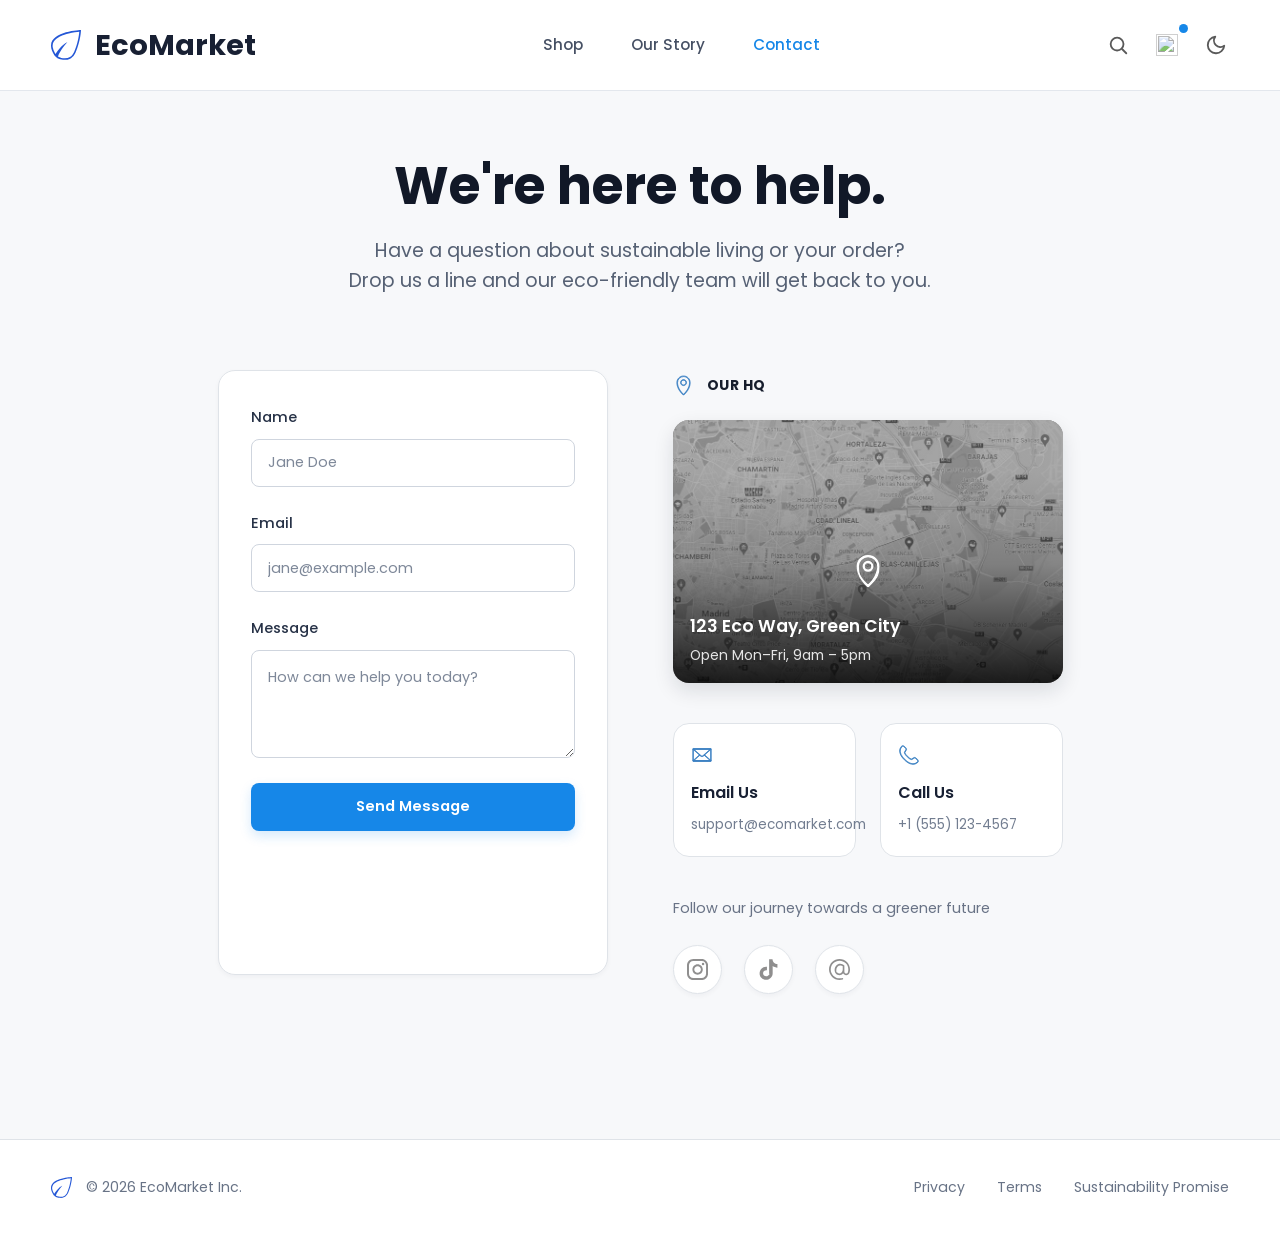
==== views/contacto.html @ ce1301c4 "feat(contact): crear pagina contact completa" ====
<!DOCTYPE html>
<html lang="en">

<head>

    <meta charset="UTF-8">

    <meta
        name="viewport"
        content="width=device-width, initial-scale=1.0"
    >

    <meta
        name="description"
        content="Contact EcoMarket for questions about sustainable products, orders and eco-friendly living."
    >

    <title>Contact | EcoMarket</title>

    <link rel="stylesheet" href="../css/main.css">
    <link rel="stylesheet" href="../css/layout.css">
    <link rel="stylesheet" href="../css/components.css">
    <link rel="stylesheet" href="../css/animations.css">

</head>

<body>

    <!-- ==========================
    CONTACT HEADER
    =========================== -->

    <header class="contact-header">

        <div class="container contact-header-content">

            <!-- LOGO -->

            <a
                href="../index.html"
                class="contact-logo"
                aria-label="Go to EcoMarket home page"
            >

                <img
                    src="../img/icons/logo-blue-borde.svg"
                    alt="EcoMarket logo"
                >

                <span>EcoMarket</span>

            </a>

            <!-- NAVIGATION -->

            <nav
                class="contact-navbar"
                aria-label="Main navigation"
            >

                <ul>

                    <li>

                        <a href="productos.html">
                            Shop
                        </a>

                    </li>

                    <li>

                        <a href="sobre-nosotros.html">
                            Our Story
                        </a>

                    </li>

                    <li>

                        <a
                            href="contacto.html"
                            class="contact-active"
                        >
                            Contact
                        </a>

                    </li>

                </ul>

            </nav>

            <!-- HEADER ICONS -->

            <div class="contact-header-icons">

                <a
                    href="#"
                    class="contact-icon-button"
                    aria-label="Search"
                >

                    <img
                        src="../img/icons/search.svg"
                        alt=""
                    >

                </a>

                <a
                    href="#"
                    class="contact-icon-button contact-cart"
                    aria-label="Shopping cart"
                >

                    <img
                        src="../img/icons/bag.svg"
                        alt=""
                    >

                    <span>2</span>

                </a>

                <button
                    class="contact-icon-button"
                    type="button"
                    aria-label="Dark mode"
                >

                    <img
                        src="../img/icons/moon.svg"
                        alt=""
                    >

                </button>

            </div>

        </div>

    </header>


    <!-- ==========================
    MAIN
    =========================== -->

    <main class="contact-main">

        <div class="container">

            <!-- ==========================
            CONTACT INTRODUCTION
            =========================== -->

            <section class="contact-intro">

                <h1>
                    We're here to help.
                </h1>

                <p>
                    Have a question about sustainable living or your order?
                    <br>
                    Drop us a line and our eco-friendly team will get back to you.
                </p>

            </section>


            <!-- ==========================
            CONTACT CONTENT
            =========================== -->

            <section class="contact-content">

                <!-- ==========================
                CONTACT FORM
                =========================== -->

                <div class="contact-form-card">

                    <form
                        class="contact-form"
                        action="#"
                        method="post"
                    >

                        <!-- NAME -->

                        <div class="contact-form-group">

                            <label for="contact-name">
                                Name
                            </label>

                            <input
                                type="text"
                                id="contact-name"
                                name="name"
                                placeholder="Jane Doe"
                                minlength="3"
                                required
                            >

                            <span class="validation-message">
                                Please enter at least 3 characters.
                            </span>

                        </div>


                        <!-- EMAIL -->

                        <div class="contact-form-group">

                            <label for="contact-email">
                                Email
                            </label>

                            <input
                                type="email"
                                id="contact-email"
                                name="email"
                                placeholder="jane@example.com"
                                required
                            >

                            <span class="validation-message">
                                Please enter a valid email address.
                            </span>

                        </div>


                        <!-- MESSAGE -->

                        <div class="contact-form-group">

                            <label for="contact-message">
                                Message
                            </label>

                            <textarea
                                id="contact-message"
                                name="message"
                                placeholder="How can we help you today?"
                                minlength="10"
                                required
                            ></textarea>

                            <span class="validation-message">
                                Please enter a message of at least 10 characters.
                            </span>

                        </div>


                        <!-- SUBMIT BUTTON -->

                        <button
                            class="contact-submit-button"
                            type="submit"
                        >

                            Send Message

                        </button>

                    </form>

                </div>


                <!-- ==========================
                CONTACT INFORMATION
                =========================== -->

                <div class="contact-information">

                    <!-- HEADQUARTERS TITLE -->

                    <div class="contact-location-title">

                        <img
                            src="../img/icons/location.svg"
                            alt=""
                        >

                        <h2>
                            Our HQ
                        </h2>

                    </div>


                    <!-- MAP -->

                    <div class="contact-map">

                        <img
                            src="../img/hero/map.jpg"
                            alt="EcoMarket headquarters location"
                        >

                        <div class="contact-map-overlay">

                            <img
                                src="../img/icons/location-white.svg"
                                alt=""
                            >

                            <div>

                                <h3>
                                    123 Eco Way, Green City
                                </h3>

                                <p>
                                    Open Mon–Fri, 9am – 5pm
                                </p>

                            </div>

                        </div>

                    </div>


                    <!-- CONTACT CARDS -->

                    <div class="contact-cards">

                        <!-- EMAIL CARD -->

                        <article class="contact-info-card">

                            <img
                                src="../img/icons/email.svg"
                                alt=""
                            >

                            <h3>
                                Email Us
                            </h3>

                            <a href="mailto:support@ecomarket.com">

                                support@ecomarket.com

                            </a>

                        </article>


                        <!-- PHONE CARD -->

                        <article class="contact-info-card">

                            <img
                                src="../img/icons/phone.svg"
                                alt=""
                            >

                            <h3>
                                Call Us
                            </h3>

                            <a href="tel:+15551234567">

                                +1 (555) 123-4567

                            </a>

                        </article>

                    </div>


                    <!-- ==========================
                    SOCIAL MEDIA
                    =========================== -->

                    <div class="contact-social">

                        <p>
                            Follow our journey towards a greener future
                        </p>

                        <div class="contact-social-links">

                            <a
                                href="#"
                                aria-label="Follow EcoMarket on Instagram"
                            >

                                <img
                                    src="../img/icons/instagram.svg"
                                    alt=""
                                >

                            </a>

                            <a
                                href="#"
                                aria-label="Follow EcoMarket on TikTok"
                            >

                                <img
                                    src="../img/icons/tiktok.svg"
                                    alt=""
                                >

                            </a>

                            <a
                                href="#"
                                aria-label="Contact EcoMarket on social media"
                            >

                                <img
                                    src="../img/icons/at.svg"
                                    alt=""
                                >

                            </a>

                        </div>

                    </div>

                </div>

            </section>

        </div>

    </main>


    <!-- ==========================
    CONTACT FOOTER
    =========================== -->

    <footer class="contact-footer">

        <div class="container contact-footer-content">

            <div class="contact-footer-brand">

                <img
                    src="../img/icons/logo-blue-borde.svg"
                    alt="EcoMarket logo"
                >

                <p>
                    © 2026 EcoMarket Inc.
                </p>

            </div>


            <nav
                class="contact-footer-links"
                aria-label="Legal navigation"
            >

                <a href="#">
                    Privacy
                </a>

                <a href="#">
                    Terms
                </a>

                <a href="#">
                    Sustainability Promise
                </a>

            </nav>

        </div>

    </footer>

</body>

</html>
---- css/main.css ----
/* ==========================
GOOGLE FONTS
========================== */

@import url('https://fonts.googleapis.com/css2?family=Poppins:wght@300;400;500;600;700&display=swap');

/* ==========================
VARIABLES
========================== */

:root{

    --primary-color:#34c97a;
    --secondary-color:#34c97a;

    --background-color:#F8F7F2;

    --white:#FFFFFF;
    --black:#1F1F1F;

    --gray:#666666;
    --light-gray:#EAEAEA;

    --container-width:1280px;

}

/* ==========================
RESET
========================== */

*{

    margin:0;
    padding:0;
    box-sizing:border-box;

}

/* ==========================
GLOBAL
========================== */

html{

    scroll-behavior:smooth;

}

body{

    font-family:'Poppins', sans-serif;

    background:var(--background-color);

    color:var(--black);

    line-height:1.6;

}

img{

    display:block;

    max-width:100%;

}

a{

    text-decoration:none;

    color:inherit;

}

ul{

    list-style:none;

}

button{

    font-family:inherit;

}

/* ==========================
CONTAINER
========================== */

.container{

    width:92%;

    max-width:var(--container-width);

    margin:auto;

}
---- css/layout.css ----
/* ==========================
HEADER
========================== */

.header{

    position: sticky;

    top: 0;

    z-index: 1000;

    background: var(--white);

    box-shadow: 0 2px 12px rgba(0,0,0,.05);

}

.header .container{

    height: 90px;

    display: grid;

    grid-template-columns: auto 1fr auto;

    align-items: center;

    gap: 40px;

}

/* ==========================
LOGO
========================== */

.logo{

    display: flex;

    align-items: center;

    gap: 14px;

}

.logo img{

    width: 30px;

}

.logo h1{

    font-size: 1.8rem;

    font-weight: 700;

    color: var(--black);

}

/* ==========================
NAVBAR
========================== */

.navbar{

    flex: 1;

    display: flex;

    justify-content: center;

}

.navbar ul{

    display: flex;

    align-items: center;

    gap: 48px;

}

.navbar a{

    font-size: .95rem;

    font-weight: 500;

    color: var(--black);

    transition: .3s;

}

.navbar a:hover{

    color: var(--primary-color);

}

.navbar .active{

    color: var(--primary-color);

}

/* ==========================
HEADER ICONS
========================== */

.header-icons{

    display: flex;

    align-items: center;

    gap: 24px;

}

.header-icons img{

    width: 24px;

    cursor: pointer;

    transition: .3s;

}

.header-icons img:hover{

    transform: scale(1.08);

}

/* ==========================
SHOPPING BAG
========================== */

.cart{

    position: relative;

}

.cart span{

    position: absolute;

    top: -6px;

    right: -8px;

    width: 18px;

    height: 18px;

    border-radius: 50%;

    background: var(--primary-color);

    color: var(--white);

    font-size: .65rem;

    display: flex;

    justify-content: center;

    align-items: center;

    font-weight: 600;

}

/* ==========================
HERO
========================== */

.hero{

    min-height: 92vh;

    display: flex;

    align-items: center;

    background-image:
        linear-gradient(rgba(0,0,0,.45), rgba(0,0,0,.45)),
        url("../img/hero/hero.jpg");

    background-size: cover;

    background-position: center;

    background-repeat: no-repeat;

}

.hero-content{

    width: 90%;

    max-width: 1200px;

    margin: auto;

    color: var(--white);

}

.hero-tag{

    display: inline-block;

    padding: 10px 22px;

    border-radius: 40px;

    background: rgba(255,255,255,.15);

    backdrop-filter: blur(6px);

    margin-bottom: 25px;

}

.hero h2{

    font-size: 5rem;

    line-height: 1.1;

    margin-bottom: 25px;

}

.hero h2 em{

    font-style: italic;

}

.hero p{

    width: 620px;

    max-width: 100%;

    line-height: 1.8;

    margin-bottom: 40px;

}

.hero-buttons{

    display: flex;

    gap: 20px;

}

/* ==========================
CATEGORIES
========================== */

.categories{

    text-align: center;

}

/* ==========================
FEATURED
========================== */

.featured{

    background: var(--background-color);

}

.featured-header{

    display: flex;

    justify-content: space-between;

    align-items: end;

    margin-bottom: 60px;

}

.products-grid{

    display: grid;

    grid-template-columns: repeat(3,1fr);

    gap: 35px;

}

/* ==========================
NEWSLETTER
========================== */

.newsletter{

    position: relative;

    padding: 110px 0;

    overflow: hidden;

    background: linear-gradient(
        135deg,
        rgba(255, 255, 255, 0.92),
        rgba(255, 255, 255, 0.92)
    );

    color: var(--white);

}

.newsletter::before{

    content: "";

    position: absolute;

    inset: 0;

    background: linear-gradient(
        rgb(255,255,255,0),
        rgba(255,255,255,0)
    );

    pointer-events: none;

}

.newsletter-content{

    position: relative;

    z-index: 2;

    display: flex;

    justify-content: space-between;

    align-items: center;

    gap: 90px;

    padding: 65px 70px;

    border-radius: 40px;

    background: rgb(46, 204, 113);

    border: 1px solid rgba(255,255,255,.08);

    backdrop-filter: blur(12px);

    -webkit-backdrop-filter: blur(12px);

}

.newsletter-text{

    flex: 1;

    max-width: 560px;

}

.newsletter-text h2{

    font-size: 3.2rem;

    font-weight: 700;

    line-height: 1.15;

    margin-bottom: 28px;

}

.newsletter-text p{

    font-size: 1.05rem;

    line-height: 1.9;

    color: rgba(255,255,255,.92);

    margin-bottom: 35px;

}

.newsletter-form{

    display: flex;

    align-items: center;

    gap: 18px;

    margin-bottom: 15px;

}

.newsletter-form input{

    flex: 1;

    height: 60px;

    padding: 0 28px;

    border: none;

    outline: none;

    border-radius: 50px;

    background: var(--white);

    font-size: 1rem;

    box-shadow: 0 8px 25px rgba(0,0,0,.08);

}

.newsletter-form input::placeholder{

    color: #999;

}

.newsletter-btn{

    height: 60px;

    padding: 0 34px;

    border: none;

    border-radius: 50px;

    background: var(--white);

    color: var(--primary-color);

    font-weight: 600;

    transition: .3s;

}

.newsletter-btn:hover{

    background: #f3f3f3;

    transform: translateY(-2px);

}

.newsletter-text small{

    display: block;

    margin-top: 8px;

    color: rgba(255,255,255,.75);

    font-size: .9rem;

}

.newsletter-image{

    flex: 1;

    display: flex;

    justify-content: flex-end;

    align-items: flex-end;

}

.newsletter-image img{

    width: 480px;

    max-width: 100%;

    display: block;

    opacity: .4;

    filter: brightness(1.05);

    border-radius: 30px;

}

/* ==========================
FOOTER
========================== */

.footer{

    background:#f9ffda;

    color:var(--black);

    padding:90px 0 0;

}

.footer-content{

    display:grid;

    grid-template-columns:2fr 1fr 1fr 1fr;

    gap:70px;

    padding-bottom:70px;

}

.footer-logo{

    display: flex;

    align-items: center;

    gap: 12px;

    margin-bottom: 20px;

}

.footer-logo img{

    width: 40px;

    height: 40px;

}

.footer-logo h2{

    margin: 0;

}

.footer-brand p{

    color:#444444;

    line-height:1.8;

    max-width:320px;

}

.footer-column h3{

    margin-bottom:25px;

    font-size:1.1rem;

}

.footer-column ul{

    display:flex;

    flex-direction:column;

    gap:18px;

}

.footer-column a{

    color:#444444;

    transition:.3s;

}

.footer-column a:hover{

    color:var(--white);

}

.footer-bottom{

    border-top:1px solid rgba(250, 255, 179, 0.08);

    padding:28px 0;

    display:flex;

    justify-content:space-between;

    align-items:center;

}

.footer-bottom p{

    color:#444444;

}

.footer-social{

    display:flex;

    gap:30px;

}

.footer-social a{

    color:#444444;

    transition:.3s;

}

.footer-social a:hover{

    color:var(--white);

}

/* ==========================
RESPONSIVE
========================== */

@media (max-width: 992px){

    .hero h2{

        font-size: 3.8rem;

    }

    .products-grid{

        grid-template-columns: repeat(2,1fr);

    }

    .newsletter-content{

        flex-direction: column;

        text-align: center;

    }

    .newsletter-form{

        justify-content: center;

    }

    .footer-content{

        grid-template-columns: 1fr;

        text-align: center;

    }

}

@media (max-width:768px){

    .navbar{

        display:none;

    }

    .hero h2{

        font-size:3rem;

    }

    .hero-buttons{

        flex-direction:column;

    }

    .products-grid{

        grid-template-columns:1fr;

    }

    .featured-header{

        flex-direction:column;

        gap:20px;

        align-items:flex-start;

    }

    .newsletter-form{

        flex-direction:column;

    }

}

.categories .container{

    display: flex;

    justify-content: flex-start;

}

/* ==================================================
STORE PAGE
================================================== */


/* ==========================
STORE HEADER
========================== */

.store-header{

    position: sticky;

    top: 0;

    z-index: 1000;

    width: 100%;

    background: var(--white);

    box-shadow: 0 2px 12px rgba(0,0,0,.05);

}


/* ==========================
STORE HEADER CONTENT
========================== */

.store-header-content{

    height: 90px;

    display: grid;

    grid-template-columns: auto 1fr auto;

    align-items: center;

    gap: 40px;

}


/* ==========================
STORE LOGO
========================== */

.store-logo{

    display: flex;

    align-items: center;

    gap: 14px;

}

.store-logo img{

    width: 30px;

    height: 30px;

    object-fit: contain;

}

.store-logo span{

    margin: 0;

    color: var(--black);

    font-family: 'Poppins', sans-serif;

    font-size: 1.8rem;

    font-weight: 700;

    line-height: 1;

}


/* ==========================
STORE NAVIGATION
========================== */

.store-navbar{

    display: flex;

    justify-content: center;

    align-items: center;

}

.store-navbar ul{

    display: flex;

    justify-content: center;

    align-items: center;

    gap: 48px;

}

.store-navbar a{

    position: relative;

    color: var(--black);

    font-size: .95rem;

    font-weight: 500;

    transition: .3s;

}

.store-navbar a:hover{

    color: #2457d6;

}

.store-navbar .store-active{

    color: #2457d6;

    font-weight: 500;

}


/* ==========================
STORE HEADER ICONS
========================== */

.store-header-icons{

    display: flex;

    justify-content: flex-end;

    align-items: center;

    gap: 24px;

}

.store-icon-button{

    position: relative;

    width: 24px;

    height: 24px;

    padding: 0;

    border: none;

    background: transparent;

    display: flex;

    justify-content: center;

    align-items: center;

    cursor: pointer;

}

.store-icon-button img{

    width: 24px;

    height: 24px;

    object-fit: contain;

    opacity: 1;

    transition: .3s;

}

.store-icon-button:hover img{

    transform: scale(1.08);

}


/* ==========================
STORE SHOPPING BAG
========================== */

.store-cart{

    position: relative;

}

.store-cart span{

    position: absolute;

    top: -8px;

    right: -9px;

    width: 18px;

    height: 18px;

    border-radius: 50%;

    background: #2457d6;

    color: var(--white);

    display: flex;

    justify-content: center;

    align-items: center;

    font-size: .65rem;

    font-weight: 600;

}


/* ==========================
STORE MAIN
========================== */

.store-main{

    min-height: 100vh;

    padding: 40px 0 95px;

    background: #f7f8fa;

}

.store-layout{

    display: grid;

    grid-template-columns: 255px minmax(0, 1fr);

    align-items: start;

    gap: 34px;

}


/* ==========================
STORE SIDEBAR
========================== */

.store-sidebar{

    position: sticky;

    top: 105px;

    display: flex;

    flex-direction: column;

    gap: 30px;

}

.filter-card{

    padding: 27px 25px;

    background: var(--white);

    border: 1px solid #e9ebef;

    border-radius: 18px;

    box-shadow: 0 2px 5px rgba(20, 31, 55, .03);

}

.filter-card h2{

    margin-bottom: 21px;

    font-family: Georgia, "Times New Roman", serif;

    font-size: 1.2rem;

    color: #20293a;

}

.category-list,
.availability-list,
.filter-type-list{

    display: flex;

    flex-direction: column;

    gap: 14px;

}


/* ==========================
STORE CATALOG
========================== */

.store-catalog{

    min-width: 0;

}

.catalog-header{

    min-height: 76px;

    margin-bottom: 26px;

    display: flex;

    justify-content: space-between;

    align-items: center;

    gap: 30px;

}

.catalog-title h1{

    margin-bottom: 2px;

    font-family: Georgia, "Times New Roman", serif;

    font-size: 2.15rem;

    line-height: 1.2;

    color: #20293a;

}

.catalog-title p{

    color: #737c8f;

    font-size: .95rem;

}

.catalog-tools{

    display: flex;

    align-items: center;

    gap: 14px;

}


/* ==========================
STORE SEARCH
========================== */

.store-search{

    width: 275px;

    height: 44px;

    padding: 0 17px;

    display: flex;

    align-items: center;

    gap: 11px;

    background: var(--white);

    border: 1px solid #dfe3ea;

    border-radius: 50px;

}

.store-search:focus-within{

    border-color: #2457d6;

    box-shadow: 0 0 0 3px rgba(36, 87, 214, .08);

}

.store-search img{

    width: 17px;

    height: 17px;

    opacity: .55;

}

.store-search input{

    width: 100%;

    border: none;

    outline: none;

    background: transparent;

    color: #20293a;

    font-family: inherit;

    font-size: .88rem;

}

.store-search input::placeholder{

    color: #7f8797;

}

.filter-menu-button{

    width: 44px;

    height: 44px;

    padding: 0;

    border: 1px solid #dfe3ea;

    border-radius: 50%;

    background: var(--white);

    display: flex;

    justify-content: center;

    align-items: center;

    cursor: pointer;

    transition: .3s;

}

.filter-menu-button img{

    width: 18px;

    height: 18px;

}

.filter-menu-button:hover{

    border-color: #2457d6;

    transform: translateY(-2px);

}


/* ==========================
STORE PRODUCT GRID
========================== */

.store-products-grid{

    display: grid;

    grid-template-columns: repeat(4, minmax(0, 1fr));

    gap: 26px;

}


/* ==========================
STORE PAGINATION
========================== */

.store-pagination{

    margin-top: 55px;

    display: flex;

    justify-content: center;

    align-items: center;

    gap: 10px;

}

.pagination-number,
.pagination-control{

    min-width: 42px;

    height: 42px;

    padding: 0 14px;

    border: 1px solid #dfe3ea;

    border-radius: 9px;

    background: var(--white);

    color: #596377;

    display: flex;

    justify-content: center;

    align-items: center;

    font-size: .9rem;

    transition: .3s;

}

.pagination-control{

    min-width: auto;

}

.pagination-number:hover,
.pagination-control:hover{

    border-color: #2457d6;

    color: #2457d6;

}

.pagination-active{

    border-color: #2457d6;

    background: #2457d6;

    color: var(--white);

}

.pagination-active:hover{

    color: var(--white);

}

.pagination-dots{

    color: #7b8392;

}


/* ==========================
STORE FOOTER
========================== */

.store-footer{

    padding-top: 55px;

    background: var(--white);

    border-top: 1px solid #e3e6eb;

}

.store-footer-content{

    display: grid;

    grid-template-columns: 1.4fr .8fr .9fr 1.3fr;

    gap: 75px;

    padding-bottom: 60px;

}

.store-footer-logo{

    margin-bottom: 18px;

    display: flex;

    align-items: center;

    gap: 12px;

}

.store-footer-logo img{

    width: 24px;

    height: 24px;

}

.store-footer-logo span{

    font-family: Georgia, "Times New Roman", serif;

    color: #20293a;

    font-size: 1.35rem;

    font-weight: 700;

}

.store-footer-brand p{

    max-width: 270px;

    color: #737c8f;

    font-size: .9rem;

    line-height: 1.7;

}

.store-footer-column h2,
.store-footer-newsletter h2{

    margin-bottom: 21px;

    color: #172033;

    font-size: .84rem;

    font-weight: 700;

    letter-spacing: 1.6px;

    text-transform: uppercase;

}

.store-footer-column ul{

    display: flex;

    flex-direction: column;

    gap: 13px;

}

.store-footer-column a{

    color: #737c8f;

    font-size: .9rem;

    transition: .3s;

}

.store-footer-column a:hover{

    color: #2457d6;

}

.store-footer-newsletter form{

    display: flex;

    height: 44px;

}

.store-footer-newsletter input{

    min-width: 0;

    flex: 1;

    padding: 0 16px;

    border: 1px solid #dce1e8;

    border-right: none;

    border-radius: 8px 0 0 8px;

    outline: none;

    font-family: inherit;

}

.store-footer-newsletter input:focus{

    border-color: #2457d6;

}

.store-footer-newsletter button{

    width: 48px;

    border: none;

    border-radius: 0 8px 8px 0;

    background: #2457d6;

    color: var(--white);

    font-size: 1.2rem;

    cursor: pointer;

    transition: .3s;

}

.store-footer-newsletter button:hover{

    background: #1947bd;

}

.store-footer-bottom{

    padding: 30px 0;

    border-top: 1px solid #e5e7eb;

    text-align: center;

}

.store-footer-bottom p{

    color: #7b8495;

    font-size: .86rem;

}


/* ==========================
STORE RESPONSIVE
========================== */

@media (max-width: 1200px){

    .store-layout{

        grid-template-columns: 230px minmax(0, 1fr);

        gap: 25px;

    }

    .store-products-grid{

        grid-template-columns: repeat(3, minmax(0, 1fr));

    }

}


@media (max-width: 992px){

    .store-layout{

        grid-template-columns: 1fr;

    }

    .store-sidebar{

        position: static;

        display: grid;

        grid-template-columns: repeat(2, 1fr);

    }

    .store-products-grid{

        grid-template-columns: repeat(2, minmax(0, 1fr));

    }

    .store-footer-content{

        grid-template-columns: repeat(2, 1fr);

        gap: 45px;

    }

}


@media (max-width: 768px){

    .store-header-content{

        grid-template-columns: 1fr auto;

    }

    .store-navbar{

        display: none;

    }

    .catalog-header{

        align-items: flex-start;

        flex-direction: column;

    }

    .catalog-tools{

        width: 100%;

    }

    .store-search{

        width: 100%;

    }

    .store-sidebar{

        grid-template-columns: 1fr;

    }

    .store-products-grid{

        grid-template-columns: 1fr;

    }

    .store-footer-content{

        grid-template-columns: 1fr;

    }

}


@media (max-width: 480px){

    .store-header-icons{

        gap: 12px;

    }

    .store-logo span{

        font-size: 1.3rem;

    }

    .catalog-title h1{

        font-size: 1.8rem;

    }

    .store-pagination{

        gap: 6px;

    }

    .pagination-control{

        padding: 0 10px;

        font-size: .78rem;

    }

}

/* ==================================================
ABOUT PAGE
================================================== */


/* ==========================
ABOUT HEADER
========================== */

.about-header{

    position: sticky;

    top: 0;

    z-index: 1000;

    background: var(--white);

    border-bottom: 1px solid #edf0f4;

    box-shadow: 0 2px 10px rgba(20,31,55,.04);

}

.about-header-content{

    min-height: 80px;

    display: grid;

    grid-template-columns: auto 1fr auto;

    align-items: center;

    gap: 40px;

}


/* ==========================
ABOUT LOGO
========================== */

.about-logo{

    display: flex;

    align-items: center;

    gap: 12px;

}

.about-logo img{

    width: 27px;

    height: 27px;

    object-fit: contain;

}

.about-logo span{

    color: #20293a;

    font-size: 1.45rem;

    font-weight: 700;

}


/* ==========================
ABOUT NAVIGATION
========================== */

.about-navbar{

    display: flex;

    justify-content: center;

}

.about-navbar ul{

    display: flex;

    align-items: center;

    gap: 44px;

}

.about-navbar a{

    color: #20293a;

    font-size: .9rem;

    font-weight: 500;

    transition: .3s;

}

.about-navbar a:hover{

    color: #2478ff;

}

.about-navbar .about-active{

    color: #2478ff;

}


/* ==========================
ABOUT HEADER ICONS
========================== */

.about-header-icons{

    display: flex;

    align-items: center;

    gap: 20px;

}

.about-icon-button{

    position: relative;

    width: 25px;

    height: 25px;

    padding: 0;

    border: none;

    background: transparent;

    display: flex;

    justify-content: center;

    align-items: center;

    cursor: pointer;

}

.about-icon-button img{

    width: 20px;

    height: 20px;

    object-fit: contain;

    opacity: .82;

    transition: .3s;

}

.about-icon-button:hover img{

    opacity: 1;

    transform: scale(1.1);

}

.about-cart span{

    position: absolute;

    top: -8px;

    right: -8px;

    width: 17px;

    height: 17px;

    border-radius: 50%;

    background: #2478ff;

    color: var(--white);

    display: flex;

    justify-content: center;

    align-items: center;

    font-size: .62rem;

    font-weight: 700;

}


/* ==========================
ABOUT HERO
========================== */

.about-hero{

    min-height: 600px;

    padding: 0;

    background-image:
        linear-gradient(
            rgba(11,25,20,.27),
            rgba(11,25,20,.48)
        ),
        url("../img/hero/about-hero.jpg");

    background-size: cover;

    background-position: center;

    background-repeat: no-repeat;

}

.about-hero-overlay{

    min-height: 600px;

    display: flex;

    justify-content: center;

    align-items: center;

}

.about-hero-content{

    color: var(--white);

    text-align: center;

}

.about-hero-label{

    display: inline-block;

    margin-bottom: 22px;

    color: #2d82ff;

    font-size: .78rem;

    font-weight: 700;

    letter-spacing: 3px;

    text-transform: uppercase;

}

.about-hero h1{

    margin-bottom: 22px;

    font-family: Georgia, "Times New Roman", serif;

    font-size: 4.4rem;

    font-weight: 700;

    line-height: .98;

    letter-spacing: -2px;

}

.about-hero p{

    max-width: 610px;

    margin: 0 auto 35px;

    color: rgba(255,255,255,.94);

    font-size: 1rem;

    line-height: 1.7;

}


/* ==========================
ABOUT PRINCIPLES
========================== */

.about-principles{

    padding: 85px 0;

    background: var(--white);

}

.principles-grid{

    display: grid;

    grid-template-columns: repeat(4, 1fr);

    gap: 70px;

}

.principle-item{

    display: flex;

    flex-direction: column;

    align-items: center;

    text-align: center;

}

.principle-item h2{

    margin: 17px 0 12px;

    color: #20293a;

    font-family: Georgia, "Times New Roman", serif;

    font-size: 1.05rem;

}

.principle-item p{

    max-width: 165px;

    color: #747d8e;

    font-size: .78rem;

    line-height: 1.8;

}


/* ==========================
OUR MISSION
========================== */

.about-mission{

    padding: 100px 0;

    background: #f7f9fb;

}

.mission-layout{

    display: flex;

    align-items: center;

    gap: 80px;

}

.mission-image{

    width: 50%;

}

.mission-image img{

    width: 100%;

    height: 440px;

    border-radius: 16px;

    object-fit: cover;

    box-shadow: 0 18px 35px rgba(31,43,60,.12);

}

.mission-content{

    width: 50%;

    max-width: 570px;

}

.mission-content h2{

    max-width: 570px;

    margin: 20px 0 25px;

    color: #20293a;

    font-family: Georgia, "Times New Roman", serif;

    font-size: 3.1rem;

    line-height: 1;

    letter-spacing: -1px;

}

.mission-content p{

    margin-bottom: 34px;

    color: #70798b;

    font-size: .96rem;

    line-height: 1.9;

}


/* ==========================
ECO COMMITMENT
========================== */

.eco-commitment{

    padding: 105px 0;

    background: var(--white);

}

.commitment-layout{

    display: flex;

    align-items: center;

    gap: 80px;

}

.commitment-content{

    width: 50%;

    text-align: right;

}

.commitment-content h2{

    margin: 20px 0 24px;

    color: #20293a;

    font-family: Georgia, "Times New Roman", serif;

    font-size: 3rem;

    line-height: 1.05;

}

.commitment-content > p{

    max-width: 560px;

    margin: 0 0 32px auto;

    color: #70798b;

    font-size: .96rem;

    line-height: 1.9;

}

.commitment-list{

    display: flex;

    flex-direction: column;

    align-items: flex-end;

    gap: 13px;

}

.commitment-list li{

    display: flex;

    align-items: center;

    justify-content: flex-end;

    gap: 9px;

    color: #747d8e;

    font-size: .78rem;

}

.commitment-image{

    width: 50%;

}

.commitment-image img{

    width: 100%;

    height: 440px;

    border-radius: 16px;

    object-fit: cover;

    box-shadow: 0 18px 35px rgba(31,43,60,.12);

}


/* ==========================
COMMUNITY
========================== */

.community{

    padding: 95px 0;

    background: #f7f9fb;

}

.community-header{

    margin-bottom: 42px;

    display: flex;

    justify-content: space-between;

    align-items: center;

}

.community-header h2{

    color: #20293a;

    font-family: Georgia, "Times New Roman", serif;

    font-size: 2.2rem;

}

.testimonials-grid{

    display: grid;

    grid-template-columns: repeat(3, 1fr);

    gap: 26px;

}


/* ==========================
ABOUT CALL TO ACTION
========================== */

.about-cta{

    padding: 100px 0;

    background: #eaf3ff;

}

.about-cta-content{

    text-align: center;

}

.about-cta h2{

    margin-bottom: 20px;

    color: #20293a;

    font-family: Georgia, "Times New Roman", serif;

    font-size: 3rem;

    line-height: 1.1;

}

.about-cta p{

    max-width: 570px;

    margin: 0 auto 35px;

    color: #747d8e;

    font-size: .95rem;

    line-height: 1.8;

}


/* ==========================
ABOUT FOOTER
========================== */

.about-footer{

    padding-top: 75px;

    background: var(--white);

}

.about-footer-content{

    display: grid;

    grid-template-columns: 1.7fr 1fr 1fr 1fr;

    gap: 75px;

    padding-bottom: 65px;

}

.about-footer-logo{

    margin-bottom: 22px;

    display: flex;

    align-items: center;

    gap: 11px;

}

.about-footer-logo img{

    width: 25px;

    height: 25px;

}

.about-footer-logo span{

    color: #20293a;

    font-size: 1.2rem;

    font-weight: 700;

}

.about-footer-brand > p{

    max-width: 300px;

    margin-bottom: 25px;

    color: #747d8e;

    font-size: .82rem;

    line-height: 1.8;

}

.about-footer-column h2{

    margin-bottom: 22px;

    color: #20293a;

    font-size: .86rem;

    font-weight: 700;

}

.about-footer-column ul{

    display: flex;

    flex-direction: column;

    gap: 14px;

}

.about-footer-column a{

    color: #747d8e;

    font-size: .8rem;

    transition: .3s;

}

.about-footer-column a:hover{

    color: #2478ff;

}

.about-footer-bottom{

    min-height: 85px;

    border-top: 1px solid #e4e8ed;

    display: flex;

    justify-content: space-between;

    align-items: center;

    color: #747d8e;

    font-size: .75rem;

}


/* ==========================
ABOUT RESPONSIVE
========================== */

@media (max-width: 992px){

    .about-hero h1{

        font-size: 3.7rem;

    }

    .principles-grid{

        grid-template-columns: repeat(2, 1fr);

        gap: 60px;

    }

    .mission-layout,
    .commitment-layout{

        gap: 50px;

    }

    .mission-content h2,
    .commitment-content h2{

        font-size: 2.5rem;

    }

    .mission-image img,
    .commitment-image img{

        height: 380px;

    }

    .testimonials-grid{

        grid-template-columns: repeat(2, 1fr);

    }

    .testimonial-card:last-child{

        grid-column: 1 / -1;

    }

    .about-footer-content{

        grid-template-columns: repeat(2, 1fr);

        gap: 50px;

    }

}


@media (max-width: 768px){

    .about-header-content{

        grid-template-columns: 1fr auto;

    }

    .about-navbar{

        display: none;

    }

    .about-hero,
    .about-hero-overlay{

        min-height: 560px;

    }

    .about-hero h1{

        font-size: 3.2rem;

    }

    .mission-layout{

        flex-direction: column;

    }

    .commitment-layout{

        flex-direction: column-reverse;

    }

    .mission-image,
    .mission-content,
    .commitment-content,
    .commitment-image{

        width: 100%;

    }

    .mission-content,
    .commitment-content{

        text-align: left;

    }

    .commitment-content > p{

        margin-left: 0;

    }

    .commitment-list{

        align-items: flex-start;

    }

    .commitment-list li{

        justify-content: flex-start;

    }

    .testimonials-grid{

        grid-template-columns: 1fr;

    }

    .testimonial-card:last-child{

        grid-column: auto;

    }

    .about-cta h2{

        font-size: 2.5rem;

    }

}


@media (max-width: 576px){

    .about-header-content{

        min-height: 72px;

    }

    .about-logo span{

        font-size: 1.2rem;

    }

    .about-header-icons{

        gap: 14px;

    }

    .about-hero h1{

        font-size: 2.7rem;

    }

    .about-hero p{

        font-size: .9rem;

    }

    .principles-grid{

        grid-template-columns: 1fr;

    }

    .mission-image img,
    .commitment-image img{

        height: 320px;

    }

    .mission-content h2,
    .commitment-content h2{

        font-size: 2.15rem;

    }

    .community-header{

        align-items: flex-start;

        flex-direction: column;

        gap: 18px;

    }

    .about-cta h2{

        font-size: 2.2rem;

    }

    .about-footer-content{

        grid-template-columns: 1fr;

    }

    .about-footer-bottom{

        padding: 25px 0;

        flex-direction: column;

        justify-content: center;

        gap: 12px;

        text-align: center;

    }

}

/* ==================================================
CONTACT PAGE
================================================== */


/* ==========================
CONTACT HEADER
========================== */

.contact-header{

    position: sticky;

    top: 0;

    z-index: 1000;

    background: var(--white);

    border-bottom: 1px solid #e3e7ed;

}

.contact-header-content{

    height: 90px;

    display: grid;

    grid-template-columns: auto 1fr auto;

    align-items: center;

    gap: 40px;

}


/* ==========================
CONTACT LOGO
========================== */

.contact-logo{

    display: flex;

    align-items: center;

    gap: 14px;

}

.contact-logo img{

    width: 30px;

    height: 30px;

}

.contact-logo span{

    color: #182033;

    font-size: 1.8rem;

    font-weight: 700;

}


/* ==========================
CONTACT NAVIGATION
========================== */

.contact-navbar{

    display: flex;

    justify-content: center;

}

.contact-navbar ul{

    display: flex;

    align-items: center;

    gap: 48px;

}

.contact-navbar a{

    color: #465064;

    font-size: .95rem;

    font-weight: 500;

    transition: .3s;

}

.contact-navbar a:hover{

    color: #1687e8;

}

.contact-navbar .contact-active{

    color: #1687e8;

}


/* ==========================
CONTACT HEADER ICONS
========================== */

.contact-header-icons{

    display: flex;

    align-items: center;

    gap: 24px;

}

.contact-icon-button{

    position: relative;

    width: 25px;

    height: 25px;

    padding: 0;

    border: none;

    background: transparent;

    display: flex;

    justify-content: center;

    align-items: center;

    cursor: pointer;

}

.contact-icon-button img{

    width: 22px;

    height: 22px;

    opacity: .75;

    transition: .3s;

}

.contact-icon-button:hover img{

    opacity: 1;

    transform: scale(1.08);

}


/* ==========================
CONTACT CART COUNTER
========================== */

.contact-cart span{

    position: absolute;

    top: -9px;

    right: -8px;

    width: 9px;

    height: 9px;

    overflow: hidden;

    border-radius: 50%;

    background: #1687e8;

    color: transparent;

    font-size: 0;

}


/* ==========================
CONTACT MAIN
========================== */

.contact-main{

    min-height: calc(100vh - 90px);

    padding: 65px 0 145px;

    background: #f7f8fa;

}


/* ==========================
CONTACT INTRODUCTION
========================== */

.contact-intro{

    margin-bottom: 75px;

    text-align: center;

}

.contact-intro h1{

    margin-bottom: 20px;

    color: #111827;

    font-size: 3.25rem;

    font-weight: 700;

    line-height: 1.15;

}

.contact-intro p{

    color: #566174;

    font-size: 1.2rem;

    line-height: 1.55;

}


/* ==========================
CONTACT CONTENT
========================== */

.contact-content{

    width: 100%;

    max-width: 845px;

    margin: auto;

    display: grid;

    grid-template-columns: minmax(0, 390px) minmax(0, 390px);

    align-items: start;

    gap: 65px;

}


/* ==========================
CONTACT FORM CARD
========================== */

.contact-form-card{

    min-height: 605px;

    padding: 35px 32px;

    background: var(--white);

    border: 1px solid #dfe3e8;

    border-radius: 17px;

    box-shadow: 0 2px 5px rgba(17, 24, 39, .04);

}


/* ==========================
CONTACT INFORMATION
========================== */

.contact-information{

    min-width: 0;

}


/* ==========================
LOCATION TITLE
========================== */

.contact-location-title{

    height: 30px;

    margin-bottom: 20px;

    display: flex;

    align-items: center;

    gap: 13px;

}

.contact-location-title img{

    width: 21px;

    height: 21px;

}

.contact-location-title h2{

    color: #161d2c;

    font-size: .88rem;

    font-weight: 700;

    letter-spacing: .5px;

    text-transform: uppercase;

}


/* ==========================
CONTACT MAP
========================== */

.contact-map{

    position: relative;

    height: 263px;

    overflow: hidden;

    border-radius: 16px;

    background: #6d6d6d;

    box-shadow: 0 8px 20px rgba(17, 24, 39, .12);

}

.contact-map > img{

    width: 100%;

    height: 100%;

    object-fit: cover;

    filter: grayscale(1);

}

.contact-map::after{

    content: "";

    position: absolute;

    inset: 0;

    background: linear-gradient(
        to bottom,
        rgba(0, 0, 0, 0.253) 20%,
        rgba(0, 0, 0, 0.397) 55%,
        rgba(0, 0, 0, 0.884) 100%
    );

}

.contact-map-overlay{

    position: absolute;

    right: 17px;

    bottom: 17px;

    left: 17px;

    z-index: 2;

    color: var(--white);

}

.contact-map-overlay > img{

    width: 34px;

    height: 34px;

    margin: 0 auto 25px;

}

.contact-map-overlay h3{

    margin-bottom: 3px;

    font-size: 1.08rem;

    font-weight: 600;

}

.contact-map-overlay p{

    color: rgba(255,255,255,.88);

    font-size: .87rem;

}


/* ==========================
CONTACT CARDS
========================== */

.contact-cards{

    margin-top: 40px;

    display: grid;

    grid-template-columns: repeat(2, minmax(0, 1fr));

    gap: 24px;

}


/* ==========================
CONTACT SOCIAL AREA
========================== */

.contact-social{

    margin-top: 40px;

}

.contact-social > p{

    margin-bottom: 24px;

    color: #697386;

    font-size: .9rem;

}

.contact-social-links{

    display: flex;

    align-items: center;

    gap: 22px;

}


/* ==========================
CONTACT FOOTER
========================== */

.contact-footer{

    background: var(--white);

    border-top: 1px solid #dfe3e8;

}

.contact-footer-content{

    min-height: 95px;

    display: flex;

    justify-content: space-between;

    align-items: center;

    gap: 30px;

}

.contact-footer-brand{

    display: flex;

    align-items: center;

    gap: 14px;

}

.contact-footer-brand img{

    width: 21px;

    height: 21px;

}

.contact-footer-brand p{

    color: #687386;

    font-size: .88rem;

}

.contact-footer-links{

    display: flex;

    align-items: center;

    gap: 32px;

}

.contact-footer-links a{

    color: #687386;

    font-size: .88rem;

    transition: .3s;

}

.contact-footer-links a:hover{

    color: #1687e8;

}


/* ==========================
CONTACT RESPONSIVE
========================== */

@media (max-width: 992px){

    .contact-main{

        padding-bottom: 100px;

    }

    .contact-content{

        max-width: 720px;

        grid-template-columns: 1fr 1fr;

        gap: 35px;

    }

}


@media (max-width: 768px){

    .contact-header-content{

        grid-template-columns: 1fr auto;

    }

    .contact-navbar{

        display: none;

    }

    .contact-main{

        padding: 50px 0 80px;

    }

    .contact-intro{

        margin-bottom: 50px;

    }

    .contact-intro h1{

        font-size: 2.5rem;

    }

    .contact-intro p{

        font-size: 1rem;

    }

    .contact-intro br{

        display: none;

    }

    .contact-content{

        max-width: 520px;

        grid-template-columns: 1fr;

    }

    .contact-form-card{

        min-height: auto;

    }

    .contact-footer-content{

        padding: 30px 0;

        flex-direction: column;

        text-align: center;

    }

}


@media (max-width: 480px){

    .contact-header-content{

        height: 75px;

    }

    .contact-logo span{

        font-size: 1.35rem;

    }

    .contact-header-icons{

        gap: 15px;

    }

    .contact-intro h1{

        font-size: 2.05rem;

    }

    .contact-form-card{

        padding: 28px 22px;

    }

    .contact-cards{

        grid-template-columns: 1fr;

    }

    .contact-footer-links{

        flex-wrap: wrap;

        justify-content: center;

        gap: 16px 25px;

    }

}
---- css/components.css ----
/* ==========================
BUTTONS
========================== */

.btn{

    display:inline-block;

    padding:15px 32px;

    border-radius:50px;

    font-weight:600;

    text-align:center;

    transition:.3s;

    border:none;

    cursor:pointer;

}

.btn-primary{

    background: var(--white);

    color: var(--gray);

    border: 1px solid var(--light-gray);

}

.btn-primary img{

    filter:none;

}

.btn-primary:hover{

    background: var(--primary-color);

    color: var(--white);

}

.btn-primary:hover img{

    filter: brightness(0) invert(1);

}

.btn-secondary{

    background: rgba(255,255,255,.15);

    color: var(--white);

    border: 1px solid rgba(255,255,255,.25);

    backdrop-filter: blur(6px);

    -webkit-backdrop-filter: blur(6px);

}

.btn-secondary:hover{

    background: rgba(255,255,255,.25);

    border-color: rgba(255,255,255,.4);

}

/* ==========================
HERO TAG
========================== */

.hero-tag{

    display:inline-block;

    font-size:.9rem;

    font-weight:600;

    letter-spacing:1px;

    text-transform:uppercase;

}

/* ==========================
SECTION TITLES
========================== */

.section-title{

    font-size:2.5rem;

    font-weight:700;

    margin-bottom:15px;

}

.section-subtitle{

    color:var(--gray);

    line-height:1.7;

}

/* ==========================
PRODUCT CARD
========================== */

.product-card{

    position: relative;

    background: var(--white);

    border-radius: 22px;

    overflow: hidden;

    box-shadow: 0 10px 30px rgba(0,0,0,.08);

    transition: .35s;

    display: flex;

    flex-direction: column;

}

.product-card:hover{

    transform:translateY(-10px);

    box-shadow:0 20px 45px rgba(0,0,0,.14);

}

.product-card img{

    width:100%;

    height:280px;

    object-fit:cover;

}

.product-info{

    padding:28px;

    display:flex;

    flex-direction:column;

}

.product-info h3{

    font-size:1.25rem;

    margin-bottom:15px;

}

.product-info p{

    color:var(--gray);

    line-height:1.7;

    margin-bottom:22px;

}

.product-price{

    font-size:1.35rem;

    font-weight:700;

    color:var(--primary-color);

    margin-bottom:25px;

}

.product-btn{

    width:100%;

    display:flex;

    justify-content:center;

    align-items:center;

    gap:12px;

}

/* ==========================
PRODUCT BUTTON
========================== */

.product-btn{

    width:100%;

    display:flex;

    justify-content:center;

    align-items:center;

    gap:10px;

    font-weight:600;

}

.product-btn img{

    width:18px;

    height:18px;

    transition:.3s;

}

.product-btn:hover{

    color:var(--white);

}

.product-btn:hover img{

    transform:translateX(3px);

    filter:brightness(0) invert(1);

}

/* ==========================
CATEGORIES
========================== */

.category-buttons{

    display: flex;

    justify-content: flex-start;

    align-items: center;

    gap: 20px;

    flex-wrap: wrap;

    margin-top: 25px;

}

.category-btn{

    padding:13px 26px;

    border:none;

    border-radius:40px;

    background:var(--white);

    cursor:pointer;

    font-family:inherit;

    font-size:1rem;

    font-weight:500;

    transition:.3s;

    box-shadow:0 3px 10px rgba(0,0,0,.05);

}

.category-btn:hover{

    background:var(--primary-color);

    color:var(--white);

}

.active-category{

    background:var(--primary-color);

    color:var(--white);

}

/* ==========================
FEATURED HEADER
========================== */

.featured-header .section-title{

    margin-bottom:10px;

}

.featured-header .section-subtitle{

    margin-bottom:0;

}

.view-all{

    font-weight:600;

    color:var(--primary-color);

    transition:.3s;

}

.view-all:hover{

    color:var(--secondary-color);

}

/* ==========================
NEWSLETTER
========================== */

.newsletter-text h2{

    font-size: 3.2rem;

    font-weight: 700;

    line-height: 1.15;

    margin-bottom: 25px;

}

.newsletter-text p{

    font-size: 1.05rem;

    line-height: 1.8;

    color: rgba(255,255,255,.9);

    margin-bottom: 35px;

}

.newsletter-form input{

    background: var(--white);

    color: var(--black);

    border: none;

    border-radius: 50px;

    font-size: 1rem;

    padding: 0 28px;

    box-shadow: 0 8px 25px rgba(0,0,0,.08);

}

.newsletter-form input::placeholder{

    color: #9b9b9b;

}

.newsletter-form button{

    height: 60px;

    padding: 0 34px;

    border-radius: 50px;

    background: var(--white);

    color: var(--primary-color);

    font-weight: 600;

    transition: .3s;

}

.newsletter-form button:hover{

    background: #f3f3f3;

    transform: translateY(-2px);

}

.newsletter-text small{

    display: block;

    margin-top: 8px;

    font-size: .9rem;

    color: rgba(255,255,255,.75);

}

/* ==========================
FAVORITE BUTTON
========================== */

.favorite-btn{

    position: absolute;

    top: 16px;

    right: 16px;

    width: 42px;

    height: 42px;

    border: none;

    border-radius: 50%;

    background: rgba(255,255,255,.95);

    display: flex;

    justify-content: center;

    align-items: center;

    cursor: pointer;

    box-shadow: 0 8px 18px rgba(0,0,0,.10);

    transition: .3s;

    z-index: 5;

}

.favorite-btn img{

    width: 20px;

    height: 20px;

    transition: .3s;

}

.favorite-btn:hover{

    background: var(--primary-color);

    transform: scale(1.08);

}

.favorite-btn:hover img{

    filter: brightness(0) invert(1);

}

/* ==========================
NEWSLETTER BUTTON
========================== */

.newsletter-btn{

    background: var(--white);

    color: var(--primary-color);

    border: none;

}

.newsletter-btn:hover{

    background: #f2f2f2;

    color: var(--primary-color);

}

/* ==================================================
STORE COMPONENTS
================================================== */


/* ==========================
FILTER OPTIONS
========================== */

.filter-option{

    display: flex;

    align-items: center;

    gap: 12px;

    color: #697286;

    font-size: .9rem;

    cursor: pointer;

    transition: .3s;

}

.filter-option:hover{

    color: #2457d6;

}


/* ==========================
CUSTOM CHECKBOX
========================== */

.filter-option input{

    position: absolute;

    opacity: 0;

    pointer-events: none;

}

.custom-checkbox{

    position: relative;

    width: 18px;

    height: 18px;

    flex-shrink: 0;

    border: 1.5px solid #c9ced8;

    border-radius: 5px;

    background: var(--white);

    transition: .3s;

}

.filter-option input:checked + .custom-checkbox{

    border-color: #2457d6;

    background: #2457d6;

}

.filter-option input:checked + .custom-checkbox::after{

    content: "";

    position: absolute;

    top: 3px;

    left: 6px;

    width: 4px;

    height: 8px;

    border: solid var(--white);

    border-width: 0 2px 2px 0;

    transform: rotate(45deg);

}


/* ==========================
FILTER COUNTER
========================== */

.filter-count{

    margin-left: auto;

    color: #a0a6b2;

    font-size: .78rem;

}


/* ==========================
PRICE RANGE
========================== */

.price-card{

    padding: 27px 25px;

}


/* ==========================
PRICE LABELS
========================== */

.price-labels{

    width: 100%;

    margin-bottom: 14px;

    display: flex;

    justify-content: space-between;

    align-items: center;

    color: #697286;

    font-size: .82rem;

}


/* ==========================
PRICE SLIDER
========================== */

.price-range{

    width: 100%;

    height: 5px;

    display: block;

    margin: 0;

    appearance: none;

    -webkit-appearance: none;

    border: none;

    border-radius: 20px;

    outline: none;

    background: linear-gradient(
        to right,
        #2457d6 0%,
        #2457d6 50%,
        #e1e4e9 50%,
        #e1e4e9 100%
    );

    cursor: pointer;

}


/* ==========================
PRICE SLIDER CIRCLE
========================== */

.price-range::-webkit-slider-thumb{

    width: 16px;

    height: 16px;

    appearance: none;

    -webkit-appearance: none;

    border: none;

    border-radius: 50%;

    background: #2457d6;

    cursor: pointer;

    box-shadow: 0 2px 7px rgba(36,87,214,.30);

}

.price-range::-moz-range-thumb{

    width: 16px;

    height: 16px;

    border: none;

    border-radius: 50%;

    background: #2457d6;

    cursor: pointer;

    box-shadow: 0 2px 7px rgba(36,87,214,.30);

}


/* ==========================
PRICE BOXES
========================== */

.price-inputs{

    width: 100%;

    margin-top: 20px;

    display: grid;

    grid-template-columns: minmax(0, 1fr) auto minmax(0, 1fr);

    align-items: center;

    gap: 10px;

}

.price-inputs div{

    min-width: 0;

    height: 40px;

    padding: 0 10px;

    border: 1px solid #dfe3ea;

    border-radius: 8px;

    background: #f8f9fb;

    color: #596377;

    display: flex;

    justify-content: center;

    align-items: center;

    font-size: .82rem;

}

.price-inputs span{

    color: #a0a6b2;

    font-size: .9rem;

}


/* ==========================
STORE PRODUCT IMAGE
========================== */

.store-product-image{

    position: relative;

    width: 100%;

    height: 250px;

    overflow: hidden;

}

.store-product-image > img{

    width: 100%;

    height: 100%;

    object-fit: cover;

    display: block;

}


/* ==========================
STORE FAVORITE BUTTON
========================== */

.store-favorite-button{

    position: absolute;

    top: 14px;

    right: 14px;

    width: 38px;

    height: 38px;

    padding: 0;

    border: none;

    border-radius: 50%;

    background: rgba(235, 238, 238, .95);

    display: flex;

    justify-content: center;

    align-items: center;

    cursor: pointer;

    z-index: 10;

    box-shadow: 0 3px 10px rgba(0,0,0,.08);

    transition: .3s;

}

.store-favorite-button img{

    width: 19px;

    height: 19px;

    object-fit: contain;

    display: block;

}


/* FAVORITE HOVER */

.store-favorite-button:hover{

    background: #dfe4e3;

    transform: scale(1.08);

}


/* FAVORITE ACTIVE */

.store-favorite-button:active{

    background: var(--primary-color);

}

.store-favorite-button:active img{

    filter: brightness(0) invert(1);

}


/* ==========================
PRODUCT BADGES
========================== */

.product-badge{

    position: absolute;

    top: 15px;

    left: 15px;

    z-index: 4;

    padding: 6px 11px;

    border-radius: 50px;

    color: var(--white);

    font-size: .66rem;

    font-weight: 700;

    letter-spacing: .4px;

    text-transform: uppercase;

}

.badge-new{

    background: #2457d6;

}

.badge-sale{

    background: #ec5966;

}

.badge-bestseller{

    background: #f0a83b;

}

.badge-eco{

    background: #34a96b;

}


/* ==========================
STORE PRODUCT INFORMATION
========================== */

.store-product-info{

    flex: 1;

    padding: 18px 18px 20px;

    display: flex;

    flex-direction: column;

}

.product-category{

    margin-bottom: 7px;

    color: #9198a7;

    font-size: .67rem;

    font-weight: 600;

    letter-spacing: 1px;

    text-transform: uppercase;

}

.store-product-info h2{

    min-height: 44px;

    margin-bottom: 8px;

    color: #222b3c;

    font-family: Georgia, "Times New Roman", serif;

    font-size: 1rem;

    line-height: 1.35;

}

.store-product-description{

    min-height: 39px;

    margin-bottom: 14px;

    color: #7a8291;

    font-size: .76rem;

    line-height: 1.55;

}


/* ==========================
STORE PRODUCT BOTTOM
========================== */

.store-product-bottom{

    width: 100%;

    margin-top: auto;

    display: flex;

    justify-content: space-between;

    align-items: center;

    gap: 15px;

}


/* ==========================
PRODUCT PRICE
========================== */

.store-product-price{

    margin: 0;

    padding: 0;

    display: flex;

    align-items: center;

    gap: 9px;

}

.current-price{

    color: #000000;

    font-size: 1.05rem;

    font-weight: 700;

}

.old-price{

    color: #a8adb7;

    font-size: .78rem;

    text-decoration: line-through;

}


/* ==========================
STOCK STATUS
========================== */

.stock-status{

    margin-bottom: 15px;

    display: flex;

    align-items: center;

    gap: 7px;

    color: #39a96b;

    font-size: .72rem;

    font-weight: 600;

}

.stock-status::before{

    content: "";

    width: 7px;

    height: 7px;

    flex-shrink: 0;

    border-radius: 50%;

    background: currentColor;

}

.low-stock{

    color: #e49b2f;

}

.out-of-stock{

    color: #dc5965;

}

/* ==========================
STORE PRODUCT BOTTOM
========================== */

.store-product-bottom{

    width: 100%;

    margin-top: auto;

    display: flex;

    justify-content: space-between;

    align-items: center;

    gap: 15px;

}


/* ==========================
PRODUCT PRICE
========================== */

.store-product-price{

    margin: 0;

    padding: 0;

    display: flex;

    align-items: center;

    gap: 9px;

}

/* ==========================
STORE ADD BUTTON
========================== */

.store-add-button{

    width: 42px;

    height: 42px;

    min-width: 42px;

    padding: 0;

    border: none;

    border-radius: 50%;

    background: #2457d6;

    color: var(--white);

    display: flex;

    justify-content: center;

    align-items: center;

    font-size: 1.5rem;

    font-weight: 400;

    line-height: 1;

    cursor: pointer;

    box-shadow: 0 5px 12px rgba(36, 87, 214, .25);

    transition: .3s;

}


/* ==========================
STORE ADD BUTTON HOVER
========================== */

.store-add-button:hover{

    background: #1747bd;

    transform: scale(1.08);

}


/* ==========================
STORE ADD BUTTON ACTIVE
========================== */

.store-add-button:active{

    transform: scale(.95);

}


/* ==========================
DISABLED PRODUCT BUTTON
========================== */

.store-add-button:disabled,
.store-add-button.disabled{

    background: #e5e7eb;

    color: #9299a6;

    cursor: not-allowed;

    transform: none;

}

.store-add-button:disabled img,
.store-add-button.disabled img{

    opacity: .5;

    filter: none;

}


/* ==========================
STORE CARD RESPONSIVE
========================== */

@media (max-width: 1200px){

    .store-product-image{

        height: 225px;

    }

}


@media (max-width: 992px){

    .store-product-image{

        height: 270px;

    }

}


@media (max-width: 768px){

    .store-product-image{

        height: 360px;

    }

}


@media (max-width: 480px){

    .store-product-image{

        height: 280px;

    }

}

/* ==================================================
ABOUT COMPONENTS
================================================== */


/* ==========================
ABOUT HERO BUTTON
========================== */

.about-hero-button{

    min-width: 155px;

    min-height: 52px;

    padding: 0 25px;

    border-radius: 50px;

    background: var(--white);

    color: #20293a;

    display: inline-flex;

    justify-content: center;

    align-items: center;

    gap: 12px;

    font-size: .84rem;

    font-weight: 600;

    box-shadow: 0 8px 25px rgba(0,0,0,.16);

    transition: .3s;

}

.about-hero-button:hover{

    background: #2478ff;

    color: var(--white);

    transform: translateY(-3px);

    box-shadow: 0 12px 30px rgba(0,0,0,.22);

}

.about-hero-button span:last-child{

    font-size: 1rem;

    transition: .3s;

}

.about-hero-button:hover span:last-child{

    transform: translateY(3px);

}


/* ==========================
PRINCIPLE ICONS
========================== */

.principle-icon{

    width: 36px;

    height: 36px;

    display: flex;

    justify-content: center;

    align-items: center;

    font-size: .8rem;

    font-weight: 700;

    transition: .3s;

}

.principle-icon img{

    width: 20px;

    height: 20px;

    object-fit: contain;

}

.principle-icon-blue{

    background: #dfeaff;

    color: #2478ff;

}

.principle-icon-purple{

    background: #ebe5ff;

    color: #6f56d9;

}

.principle-icon-green{

    background: #dff8e8;

    color: #22ae62;

}

.principle-icon-aqua{

    background: #dff8f5;

    color: #20aaa1;

}

.principle-item{

    transition: .35s;

}

.principle-item:hover{

    transform: translateY(-7px);

}

.principle-item:hover .principle-icon{

    transform: scale(1.12);

    box-shadow: 0 8px 20px rgba(31,43,60,.10);

}


/* ==========================
ABOUT SECTION LABELS
========================== */

.about-section-label{

    display: inline-flex;

    justify-content: center;

    align-items: center;

    min-height: 27px;

    padding: 5px 13px;

    border-radius: 50px;

    font-size: .68rem;

    font-weight: 700;

    letter-spacing: .7px;

    line-height: 1;

    text-transform: uppercase;

}

.mission-label{

    background: #dfeaff;

    color: #2478ff;

}

.commitment-label{

    background: #dcf7e5;

    color: #269f59;

}


/* ==========================
ABOUT TEXT LINKS
========================== */

.about-text-link{

    color: #2478ff;

    display: inline-flex;

    align-items: center;

    gap: 8px;

    font-size: .8rem;

    font-weight: 600;

    transition: .3s;

}

.about-text-link span{

    transition: .3s;

}

.about-text-link:hover{

    color: #155dcc;

}

.about-text-link:hover span{

    transform: translateX(5px);

}


/* ==========================
COMMITMENT CHECKS
========================== */

.commitment-check{

    width: 16px;

    height: 16px;

    border-radius: 50%;

    background: #2ecc71;

    color: var(--white);

    display: inline-flex;

    justify-content: center;

    align-items: center;

    font-size: .58rem;

    font-weight: 700;

}


/* ==========================
TESTIMONIAL CARDS
========================== */

.testimonial-card{

    min-height: 290px;

    padding: 32px;

    border: 1px solid #e4e8ed;

    border-radius: 15px;

    background: var(--white);

    display: flex;

    flex-direction: column;

    box-shadow: 0 3px 10px rgba(31,43,60,.03);

    transition: .35s;

}

.testimonial-card:hover{

    border-color: rgba(36,120,255,.25);

    transform: translateY(-8px);

    box-shadow: 0 18px 35px rgba(31,43,60,.10);

}

.featured-testimonial{

    border-color: #f5edbd;

    background: #fffdec;

}

.testimonial-top{

    display: flex;

    justify-content: space-between;

    align-items: flex-start;

}

.testimonial-stars{

    margin-bottom: 20px;

    color: #f3b800;

    font-size: .75rem;

    letter-spacing: 3px;

}

.testimonial-quote{

    color: #f5df75;

    font-family: Georgia, "Times New Roman", serif;

    font-size: 3rem;

    font-weight: 700;

    line-height: .7;

}

.testimonial-card blockquote{

    margin-bottom: 27px;

    color: #3f4858;

    font-family: Georgia, "Times New Roman", serif;

    font-size: .92rem;

    font-style: italic;

    line-height: 1.8;

}

.testimonial-author{

    margin-top: auto;

    display: flex;

    align-items: center;

    gap: 13px;

}

.testimonial-author img{

    width: 43px;

    height: 43px;

    border-radius: 50%;

    object-fit: cover;

}

.testimonial-author h3{

    margin-bottom: 3px;

    color: #20293a;

    font-size: .73rem;

    font-weight: 700;

}

.testimonial-author p{

    color: #8a92a1;

    font-size: .64rem;

}


/* ==========================
ABOUT CTA BUTTON
========================== */

.about-cta-button{

    min-width: 205px;

    min-height: 56px;

    padding: 0 28px;

    border-radius: 12px;

    background: #2478ff;

    color: var(--white);

    display: inline-flex;

    justify-content: center;

    align-items: center;

    gap: 11px;

    font-size: .86rem;

    font-weight: 600;

    box-shadow: 0 8px 18px rgba(36,120,255,.28);

    transition: .3s;

}

.about-cta-button img{

    width: 17px;

    height: 17px;

    object-fit: contain;

    filter: brightness(0) invert(1);

}

.about-cta-button:hover{

    background: #155dcc;

    transform: translateY(-4px);

    box-shadow: 0 13px 25px rgba(36,120,255,.35);

}


/* ==========================
ABOUT SOCIAL LINKS
========================== */

.about-social-links{

    display: flex;

    align-items: center;

    gap: 14px;

}

.about-social-links a{

    width: 32px;

    height: 32px;

    border-radius: 50%;

    background: #f0f2f5;

    color: #667083;

    display: flex;

    justify-content: center;

    align-items: center;

    font-size: .72rem;

    font-weight: 700;

    transition: .3s;

}

.about-social-links a:hover{

    background: #2478ff;

    color: var(--white);

    transform: scale(1.12);

}


/* ==========================
ABOUT IMAGE EFFECTS
========================== */

.mission-image,
.commitment-image{

    overflow: hidden;

    border-radius: 16px;

}

.mission-image img,
.commitment-image img{

    transition: transform .6s ease;

}

.mission-image:hover img,
.commitment-image:hover img{

    transform: scale(1.035);

}


/* ==========================
ABOUT RESPONSIVE COMPONENTS
========================== */

@media (max-width: 768px){

    .testimonial-card{

        min-height: 270px;

    }

}


@media (max-width: 480px){

    .about-hero-button{

        min-width: 145px;

        min-height: 49px;

    }

    .testimonial-card{

        padding: 27px;

    }

    .about-cta-button{

        width: 100%;

        max-width: 260px;

    }

}

/* ==================================================
CONTACT COMPONENTS
================================================== */


/* ==========================
CONTACT FORM
========================== */

.contact-form{

    display: flex;

    flex-direction: column;

    gap: 25px;

}


/* ==========================
FORM GROUP
========================== */

.contact-form-group{

    display: flex;

    flex-direction: column;

}

.contact-form-group label{

    margin-bottom: 9px;

    color: #273247;

    font-size: .92rem;

    font-weight: 500;

}


/* ==========================
FORM INPUTS
========================== */

.contact-form-group input,
.contact-form-group textarea{

    width: 100%;

    border: 1px solid #cfd5de;

    border-radius: 8px;

    outline: none;

    background: var(--white);

    color: #1d2738;

    font-family: inherit;

    font-size: .9rem;

    transition:
        border-color .3s,
        box-shadow .3s,
        background .3s;

}

.contact-form-group input{

    height: 48px;

    padding: 0 16px;

}

.contact-form-group textarea{

    min-height: 108px;

    padding: 15px 16px;

    line-height: 1.6;

    resize: vertical;

}

.contact-form-group input::placeholder,
.contact-form-group textarea::placeholder{

    color: #7e8899;

}


/* ==========================
INPUT FOCUS
========================== */

.contact-form-group input:focus,
.contact-form-group textarea:focus{

    border-color: #1687e8;

    box-shadow: 0 0 0 3px rgba(22,135,232,.10);

}


/* ==========================
CSS FORM VALIDATION
========================== */

/*
Los campos vacíos conservan el borde gris.

Cuando el usuario escribe:
- verde si el contenido es válido;
- rojo si el contenido es inválido.
*/

.contact-form-group input:not(:placeholder-shown):valid,
.contact-form-group textarea:not(:placeholder-shown):valid{

    border-color: #2ecc71;

    background:
        linear-gradient(
            to left,
            rgba(46,204,113,.06),
            rgba(46,204,113,0)
        );

}

.contact-form-group input:not(:placeholder-shown):invalid,
.contact-form-group textarea:not(:placeholder-shown):invalid{

    border-color: #e74c3c;

    background:
        linear-gradient(
            to left,
            rgba(231,76,60,.05),
            rgba(231,76,60,0)
        );

}


/* ==========================
VALID INPUT FOCUS
========================== */

.contact-form-group input:not(:placeholder-shown):valid:focus,
.contact-form-group textarea:not(:placeholder-shown):valid:focus{

    border-color: #2ecc71;

    box-shadow: 0 0 0 3px rgba(46,204,113,.12);

}


/* ==========================
INVALID INPUT FOCUS
========================== */

.contact-form-group input:not(:placeholder-shown):invalid:focus,
.contact-form-group textarea:not(:placeholder-shown):invalid:focus{

    border-color: #e74c3c;

    box-shadow: 0 0 0 3px rgba(231,76,60,.10);

}


/* ==========================
VALIDATION MESSAGE
========================== */

.validation-message{

    max-height: 0;

    margin-top: 0;

    overflow: hidden;

    color: #e74c3c;

    font-size: .72rem;

    line-height: 1.4;

    opacity: 0;

    transition: .3s;

}

.contact-form-group input:not(:placeholder-shown):invalid
+ .validation-message,
.contact-form-group textarea:not(:placeholder-shown):invalid
+ .validation-message{

    max-height: 35px;

    margin-top: 7px;

    opacity: 1;

}


/* ==========================
CONTACT SUBMIT BUTTON
========================== */

.contact-submit-button{

    width: 100%;

    height: 48px;

    margin-top: 0;

    border: none;

    border-radius: 8px;

    background: #1687e8;

    color: var(--white);

    font-family: inherit;

    font-size: .92rem;

    font-weight: 600;

    cursor: pointer;

    box-shadow: 0 5px 12px rgba(22,135,232,.18);

    transition: .3s;

}

.contact-submit-button:hover{

    background: #0878d7;

    transform: translateY(-2px);

    box-shadow: 0 8px 18px rgba(22,135,232,.25);

}

.contact-submit-button:active{

    transform: scale(.98);

}


/* ==========================
CONTACT INFORMATION CARD
========================== */

.contact-info-card{

    min-height: 118px;

    padding: 20px 17px;

    border: 1px solid #dfe3e8;

    border-radius: 16px;

    background: var(--white);

    transition: .3s;

}

.contact-info-card:hover{

    transform: translateY(-5px);

    border-color: rgba(22,135,232,.35);

    box-shadow: 0 10px 24px rgba(17,24,39,.08);

}

.contact-info-card > img{

    width: 22px;

    height: 22px;

    margin-bottom: 14px;

}

.contact-info-card h3{

    margin-bottom: 5px;

    color: #182033;

    font-size: 1rem;

    font-weight: 600;

}

.contact-info-card a{

    color: #727d90;

    font-size: .84rem;

    transition: .3s;

}

.contact-info-card a:hover{

    color: #1687e8;

}


/* ==========================
CONTACT SOCIAL BUTTONS
========================== */

.contact-social-links a{

    width: 49px;

    height: 49px;

    border: 1px solid #dfe3e8;

    border-radius: 50%;

    background: var(--white);

    display: flex;

    justify-content: center;

    align-items: center;

    box-shadow: 0 2px 5px rgba(17,24,39,.04);

    transition: .3s;

}

.contact-social-links a img{

    width: 21px;

    height: 21px;

    opacity: .78;

    transition: .3s;

}


/* ==========================
SOCIAL ICON HOVER
========================== */

.contact-social-links a:hover{

    border-color: #1687e8;

    background: #1687e8;

    transform: scale(1.12);

    box-shadow: 0 8px 18px rgba(22,135,232,.22);

}

.contact-social-links a:hover img{

    opacity: 1;

    filter: brightness(0) invert(1);

}


/* ==========================
CONTACT COMPONENT RESPONSIVE
========================== */

@media (max-width: 480px){

    .contact-form{

        gap: 22px;

    }

    .contact-form-group input{

        height: 50px;

    }

    .contact-form-group textarea{

        min-height: 125px;

    }

    .contact-submit-button{

        height: 52px;

    }

    .contact-info-card{

        min-height: 110px;

    }

}
---- css/animations.css ----
/* ==========================
ANIMACIONES
========================== */

/* Animación del Hero */

.hero-content{

    animation: aparecer 1.2s ease;

}

/* Animación de las tarjetas */

.product-card{

    animation: aparecer .8s ease;

}

/* Animación de botones */

.btn{

    transition: .3s;

}

.btn:hover{

    transform: translateY(-2px);

}

/* Animación de categorías */

.category-btn{

    transition: .3s;

}

.category-btn:hover{

    transform: scale(1.05);

}

/* ==========================
KEYFRAMES
========================== */

@keyframes aparecer{

    from{

        opacity: 0;

        transform: translateY(30px);

    }

    to{

        opacity: 1;

        transform: translateY(0);

    }

}

/* ==================================================
STORE ANIMATIONS
================================================== */


/* ==========================
CATALOG ENTRANCE
========================== */

.catalog-header{

    animation: storeAppear .7s ease both;

}


/* ==========================
SIDEBAR ENTRANCE
========================== */

.store-sidebar{

    animation: storeSlideLeft .8s ease both;

}


/* ==========================
PRODUCT CARD ENTRANCE
========================== */

.store-product-card{

    animation: storeAppear .7s ease both;

}


/* Retraso progresivo para las tarjetas */

.store-product-card:nth-child(1){

    animation-delay: .05s;

}

.store-product-card:nth-child(2){

    animation-delay: .10s;

}

.store-product-card:nth-child(3){

    animation-delay: .15s;

}

.store-product-card:nth-child(4){

    animation-delay: .20s;

}

.store-product-card:nth-child(5){

    animation-delay: .25s;

}

.store-product-card:nth-child(6){

    animation-delay: .30s;

}

.store-product-card:nth-child(7){

    animation-delay: .35s;

}

.store-product-card:nth-child(8){

    animation-delay: .40s;

}

.store-product-card:nth-child(9){

    animation-delay: .45s;

}

.store-product-card:nth-child(10){

    animation-delay: .50s;

}

.store-product-card:nth-child(11){

    animation-delay: .55s;

}

.store-product-card:nth-child(12){

    animation-delay: .60s;

}

.store-product-card:nth-child(13){

    animation-delay: .65s;

}

.store-product-card:nth-child(14){

    animation-delay: .70s;

}

.store-product-card:nth-child(15){

    animation-delay: .75s;

}

.store-product-card:nth-child(16){

    animation-delay: .80s;

}

.store-product-card:nth-child(17){

    animation-delay: .85s;

}

.store-product-card:nth-child(18){

    animation-delay: .90s;

}

.store-product-card:nth-child(19){

    animation-delay: .95s;

}

.store-product-card:nth-child(20){

    animation-delay: 1s;

}


/* ==========================
PRODUCT IMAGE HOVER
========================== */

.store-product-image > img{

    transition:

        transform .5s ease,

        filter .5s ease;

}

.store-product-card:hover .store-product-image > img{

    transform: scale(1.05);

    filter: brightness(.96);

}


/* ==========================
FAVORITE INTERACTION
========================== */

.store-favorite{

    transition:

        background .3s ease,

        transform .3s ease,

        box-shadow .3s ease;

}

.store-favorite:hover{

    transform: scale(1.1);

    box-shadow: 0 8px 18px rgba(36,87,214,.20);

}

.store-favorite:active{

    transform: scale(.92);

}


/* ==========================
FILTER INTERACTION
========================== */

.filter-option{

    transition:

        color .3s ease,

        transform .3s ease;

}

.filter-option:hover{

    transform: translateX(3px);

}


/* ==========================
PAGINATION INTERACTION
========================== */

.pagination-number,
.pagination-control{

    transition:

        color .3s ease,

        border-color .3s ease,

        background .3s ease,

        transform .3s ease;

}

.pagination-number:hover,
.pagination-control:hover{

    transform: translateY(-2px);

}


/* ==========================
STORE KEYFRAMES
========================== */

@keyframes storeAppear{

    from{

        opacity: 0;

        transform: translateY(25px);

    }

    to{

        opacity: 1;

        transform: translateY(0);

    }

}


@keyframes storeSlideLeft{

    from{

        opacity: 0;

        transform: translateX(-25px);

    }

    to{

        opacity: 1;

        transform: translateX(0);

    }

}


/* ==========================
REDUCED MOTION
========================== */

@media (prefers-reduced-motion: reduce){

    .catalog-header,
    .store-sidebar,
    .store-product-card{

        animation: none;

    }

    .store-product-card,
    .store-product-image > img,
    .store-favorite,
    .filter-option,
    .pagination-number,
    .pagination-control{

        transition: none;

    }

}

/* ==================================================
ABOUT ANIMATIONS
================================================== */


/* ==========================
ABOUT HERO ANIMATION
========================== */

.about-hero-content{

    animation: aboutFadeUp 1s ease both;

}

.about-hero-label{

    animation: aboutFadeDown .8s ease both;

}

.about-hero-title{

    animation: aboutFadeUp 1s ease .15s both;

}

.about-hero-description{

    animation: aboutFadeUp 1s ease .3s both;

}

.about-hero-button{

    animation: aboutFadeUp 1s ease .45s both;

}


/* ==========================
PRINCIPLES ANIMATION
========================== */

.principle-item{

    animation: aboutFadeUp .8s ease both;

}

.principle-item:nth-child(1){

    animation-delay: .1s;

}

.principle-item:nth-child(2){

    animation-delay: .2s;

}

.principle-item:nth-child(3){

    animation-delay: .3s;

}

.principle-item:nth-child(4){

    animation-delay: .4s;

}


/* ==========================
MISSION ANIMATION
========================== */

.mission-image{

    animation: aboutFadeRight 1s ease both;

}

.mission-text{

    animation: aboutFadeLeft 1s ease both;

}


/* ==========================
COMMITMENT ANIMATION
========================== */

.commitment-text{

    animation: aboutFadeRight 1s ease both;

}

.commitment-image{

    animation: aboutFadeLeft 1s ease both;

}


/* ==========================
TESTIMONIAL ANIMATION
========================== */

.testimonial-card{

    animation: aboutFadeUp .9s ease both;

}

.testimonial-card:nth-child(1){

    animation-delay: .1s;

}

.testimonial-card:nth-child(2){

    animation-delay: .25s;

}

.testimonial-card:nth-child(3){

    animation-delay: .4s;

}


/* ==========================
ABOUT CTA ANIMATION
========================== */

.about-cta-content{

    animation: aboutFadeUp 1s ease both;

}


/* ==========================
ABOUT KEYFRAMES
========================== */

@keyframes aboutFadeUp{

    from{

        opacity: 0;

        transform: translateY(35px);

    }

    to{

        opacity: 1;

        transform: translateY(0);

    }

}


@keyframes aboutFadeDown{

    from{

        opacity: 0;

        transform: translateY(-20px);

    }

    to{

        opacity: 1;

        transform: translateY(0);

    }

}


@keyframes aboutFadeRight{

    from{

        opacity: 0;

        transform: translateX(-45px);

    }

    to{

        opacity: 1;

        transform: translateX(0);

    }

}


@keyframes aboutFadeLeft{

    from{

        opacity: 0;

        transform: translateX(45px);

    }

    to{

        opacity: 1;

        transform: translateX(0);

    }

}


/* ==========================
ACCESSIBILITY
========================== */

@media (prefers-reduced-motion: reduce){

    .about-hero-content,
    .about-hero-label,
    .about-hero-title,
    .about-hero-description,
    .about-hero-button,
    .principle-item,
    .mission-image,
    .mission-text,
    .commitment-text,
    .commitment-image,
    .testimonial-card,
    .about-cta-content{

        animation: none;

    }

}

/* ==================================================
CONTACT ANIMATIONS
================================================== */


/* ==========================
CONTACT INTRO ANIMATION
========================== */

.contact-intro{

    animation: contactFadeUp .9s ease both;

}

.contact-intro h1{

    animation: contactFadeUp .9s ease .1s both;

}

.contact-intro p{

    animation: contactFadeUp .9s ease .25s both;

}


/* ==========================
CONTACT FORM ANIMATION
========================== */

.contact-form-card{

    animation: contactFadeRight 1s ease .25s both;

}


/* ==========================
CONTACT INFORMATION ANIMATION
========================== */

.contact-information{

    animation: contactFadeLeft 1s ease .25s both;

}


/* ==========================
CONTACT INFORMATION CARDS
========================== */

.contact-info-card{

    animation: contactFadeUp .8s ease both;

}

.contact-info-card:nth-child(1){

    animation-delay: .4s;

}

.contact-info-card:nth-child(2){

    animation-delay: .55s;

}


/* ==========================
CONTACT SOCIAL ANIMATION
========================== */

.contact-social{

    animation: contactFadeUp .8s ease .65s both;

}


/* ==========================
CONTACT SOCIAL ICONS
========================== */

.contact-social-links a:nth-child(1){

    animation: contactScaleIn .6s ease .75s both;

}

.contact-social-links a:nth-child(2){

    animation: contactScaleIn .6s ease .9s both;

}

.contact-social-links a:nth-child(3){

    animation: contactScaleIn .6s ease 1.05s both;

}


/* ==========================
CONTACT KEYFRAMES
========================== */

@keyframes contactFadeUp{

    from{

        opacity: 0;

        transform: translateY(30px);

    }

    to{

        opacity: 1;

        transform: translateY(0);

    }

}


@keyframes contactFadeRight{

    from{

        opacity: 0;

        transform: translateX(-40px);

    }

    to{

        opacity: 1;

        transform: translateX(0);

    }

}


@keyframes contactFadeLeft{

    from{

        opacity: 0;

        transform: translateX(40px);

    }

    to{

        opacity: 1;

        transform: translateX(0);

    }

}


@keyframes contactScaleIn{

    from{

        opacity: 0;

        transform: scale(.7);

    }

    to{

        opacity: 1;

        transform: scale(1);

    }

}


/* ==========================
REDUCED MOTION
========================== */

@media (prefers-reduced-motion: reduce){

    .contact-intro,
    .contact-intro h1,
    .contact-intro p,
    .contact-form-card,
    .contact-information,
    .contact-info-card,
    .contact-social,
    .contact-social-links a{

        animation: none;

    }

}
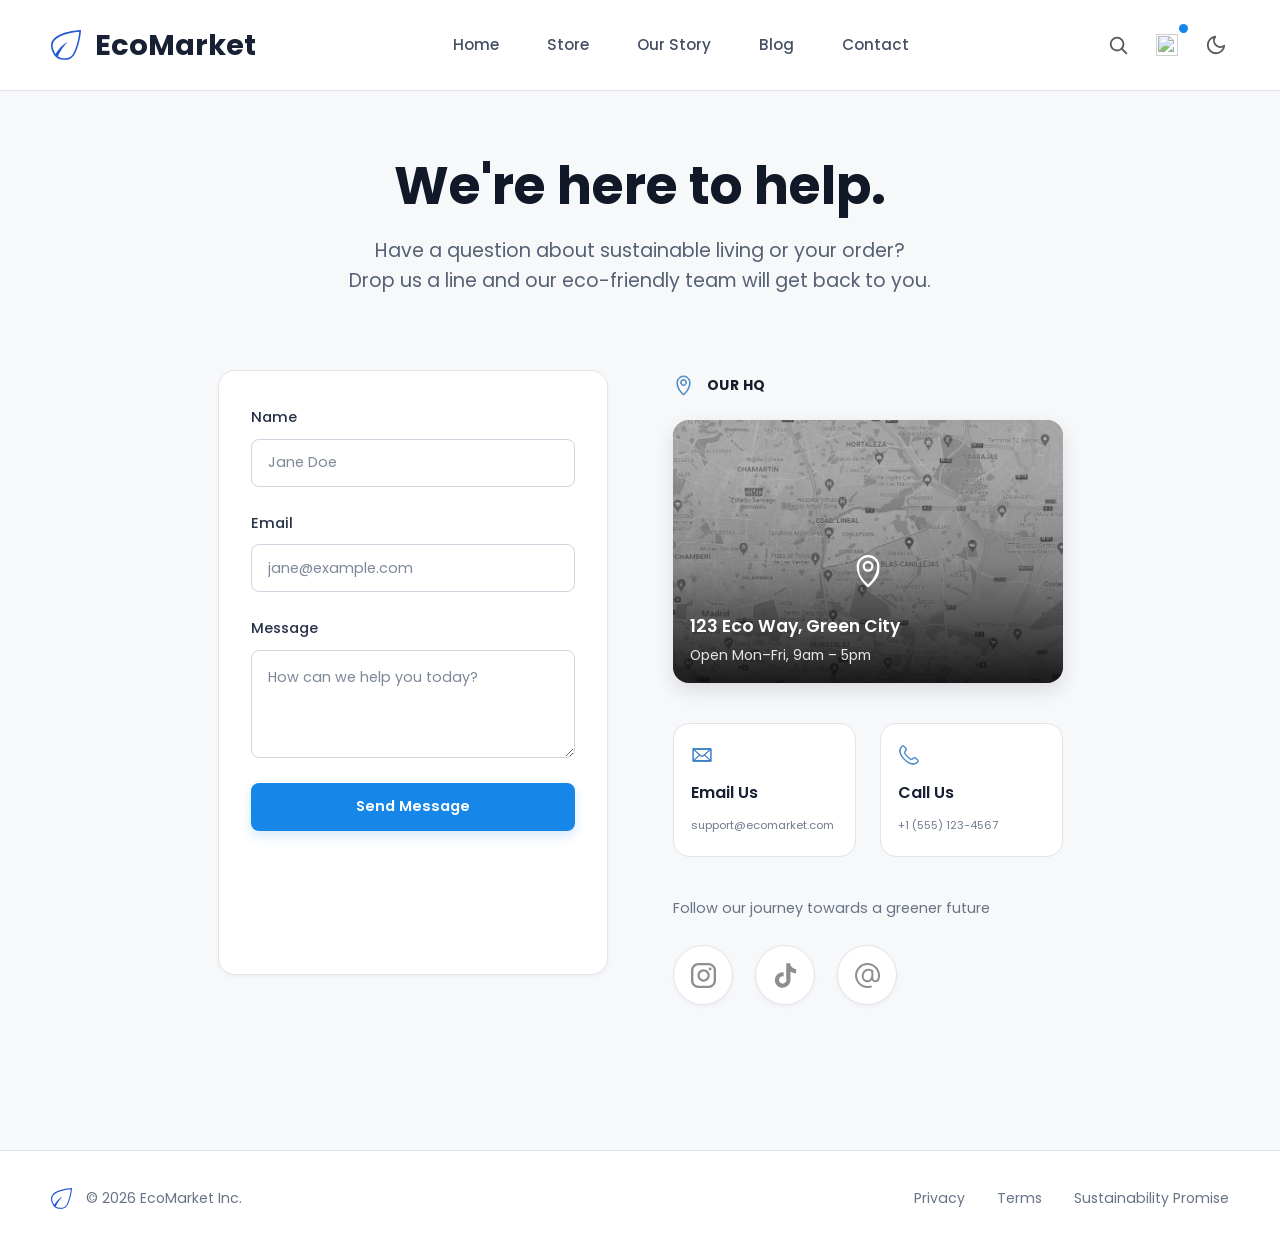
==== commit c6e85e0b: "examen_html" ====
--- a/views/contacto.html
+++ b/views/contacto.html
@@ -60,32 +60,11 @@
 
                 <ul>
 
-                    <li>
-
-                        <a href="productos.html">
-                            Shop
-                        </a>
-
-                    </li>
-
-                    <li>
-
-                        <a href="sobre-nosotros.html">
-                            Our Story
-                        </a>
-
-                    </li>
-
-                    <li>
-
-                        <a
-                            href="contacto.html"
-                            class="contact-active"
-                        >
-                            Contact
-                        </a>
-
-                    </li>
+                    <li><a href="../index.html">Home</a></li>
+                    <li><a href="productos.html">Store</a></li>
+                    <li><a href="sobre-nosotros.html">Our Story</a></li>
+                    <li><a href="blog.html">Blog</a></li>
+                    <li><a href="contacto.html" class="active">Contact</a></li>
 
                 </ul>
 
--- a/css/main.css
+++ b/css/main.css
@@ -99,4 +99,5 @@
 
     margin:auto;
 
-}+}
+
--- a/css/layout.css
+++ b/css/layout.css
@@ -44,6 +44,18 @@
 
 }
 
+.logo a{
+
+    display:flex;
+
+    align-items:center;
+
+    gap:14px;
+
+    text-decoration:none;
+
+}
+
 .logo img{
 
     width: 30px;
@@ -52,11 +64,13 @@
 
 .logo h1{
 
-    font-size: 1.8rem;
-
-    font-weight: 700;
-
-    color: var(--black);
+    margin:0;
+
+    font-size:1.8rem;
+
+    font-weight:700;
+
+    color:var(--black);
 
 }
 
--- a/css/components.css
+++ b/css/components.css
@@ -2244,7 +2244,7 @@
 
     color: #727d90;
 
-    font-size: .84rem;
+    font-size: .70rem;
 
     transition: .3s;
 
@@ -2263,9 +2263,9 @@
 
 .contact-social-links a{
 
-    width: 49px;
-
-    height: 49px;
+    width: 60px;
+
+    height: 60px;
 
     border: 1px solid #dfe3e8;
 
@@ -2287,9 +2287,9 @@
 
 .contact-social-links a img{
 
-    width: 21px;
-
-    height: 21px;
+    width: 25px;
+
+    height: 25px;
 
     opacity: .78;
 
@@ -2331,13 +2331,13 @@
 
     .contact-form{
 
-        gap: 22px;
+        gap: 21px;
 
     }
 
     .contact-form-group input{
 
-        height: 50px;
+        height: 40px;
 
     }
 
@@ -2349,7 +2349,7 @@
 
     .contact-submit-button{
 
-        height: 52px;
+        height: 40px;
 
     }
 
